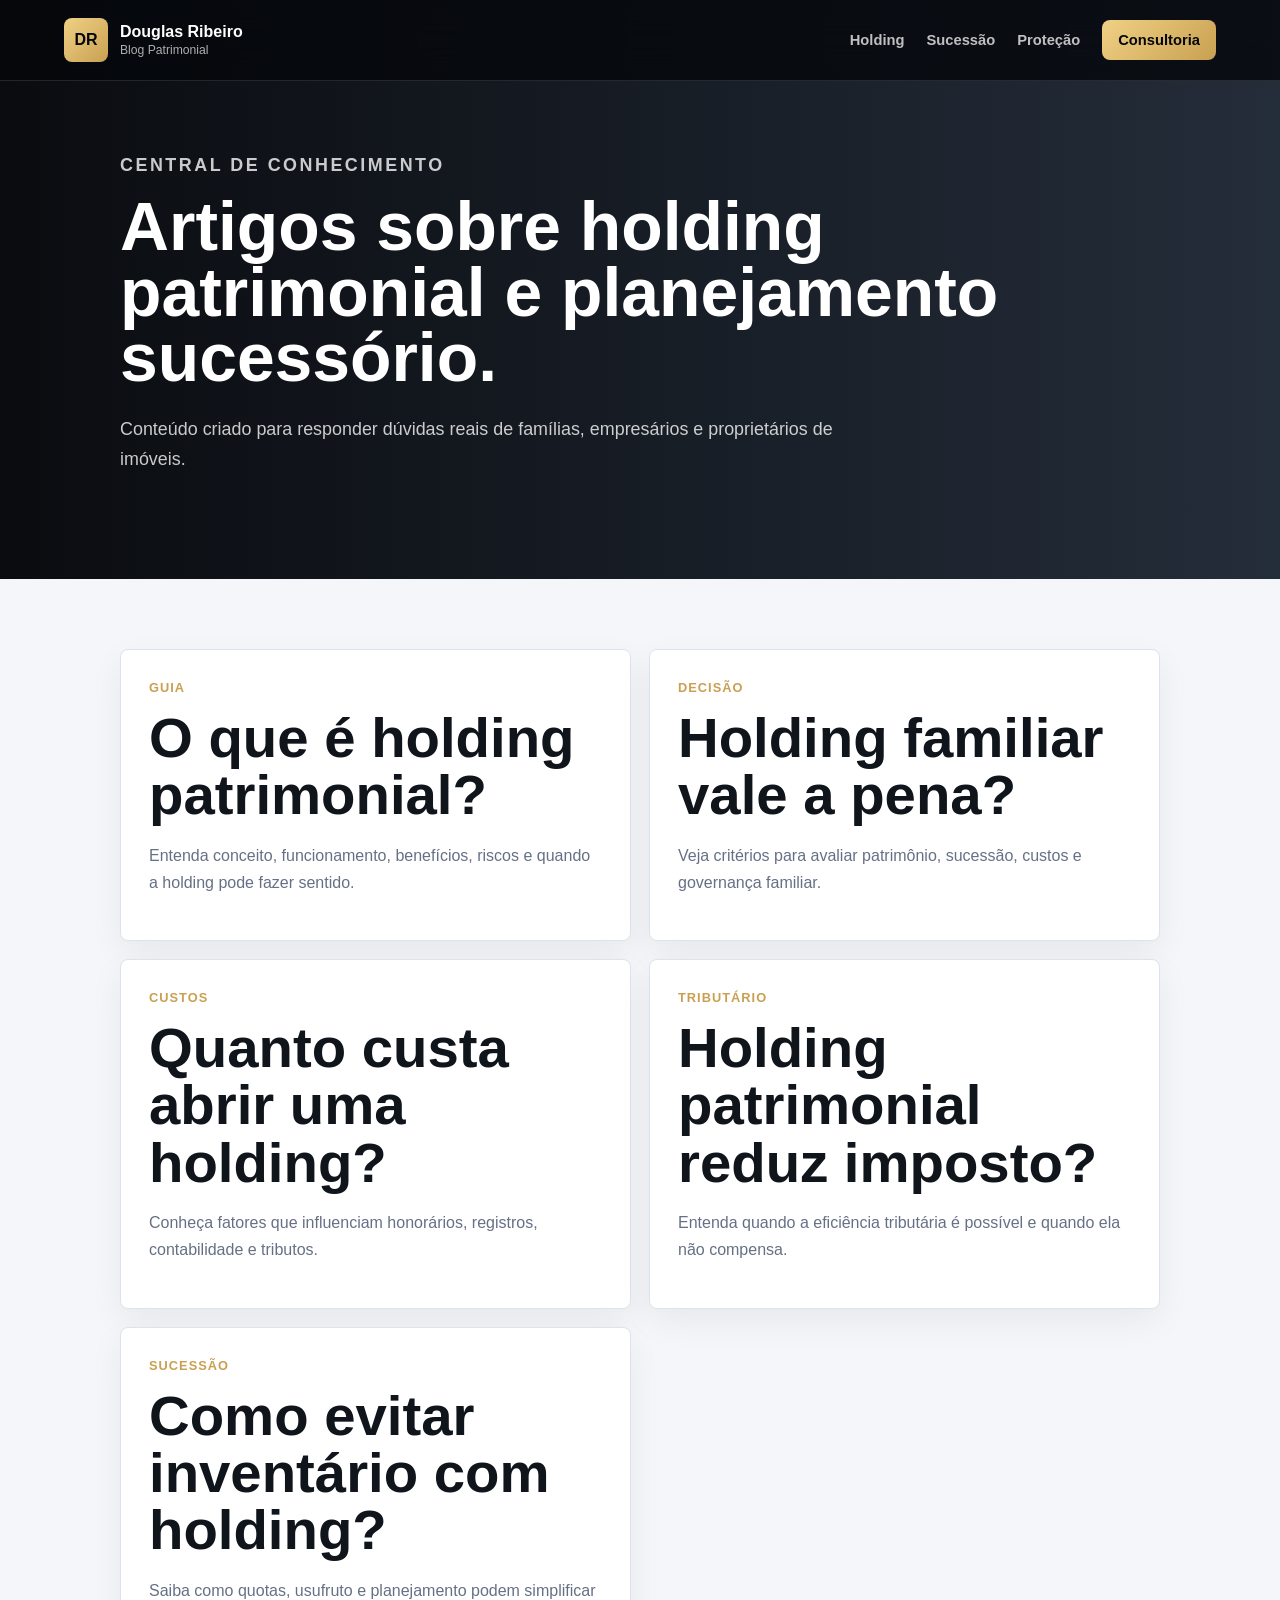
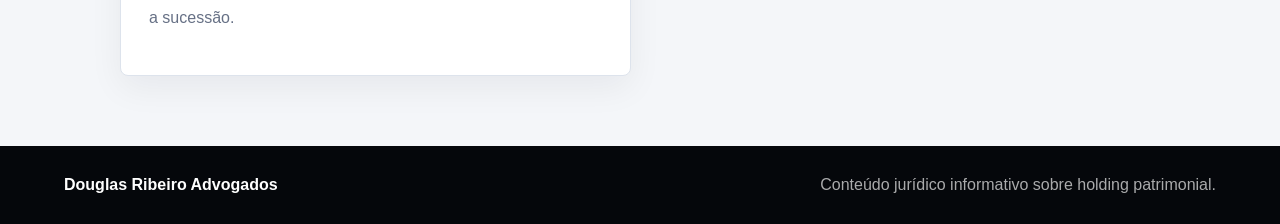
==== blog/index.html @ bc0b1b78 "Adiciona estrutura SEO e blog de holding patrimonial" ====
<!DOCTYPE html>
<html lang="pt-BR">
<head>
  <meta charset="UTF-8"><meta name="viewport" content="width=device-width, initial-scale=1.0">
  <title>Blog sobre Holding Patrimonial, Sucessão e Proteção de Bens</title>
  <meta name="description" content="Artigos sobre holding patrimonial, holding familiar, planejamento sucessório, proteção patrimonial e economia tributária.">
  <link rel="canonical" href="https://mlapuma.github.io/douglas-ribeiro-landing/blog/"><link rel="stylesheet" href="../styles.css">
</head>
<body>
  <header class="site-header"><a class="brand" href="../"><span class="brand-mark">DR</span><span><strong>Douglas Ribeiro</strong><small>Blog Patrimonial</small></span></a><nav class="site-nav"><a href="../holding-patrimonial/">Holding</a><a href="../planejamento-sucessorio/">Sucessão</a><a href="../protecao-patrimonial/">Proteção</a><a class="nav-cta whatsapp-link" href="#contato">Consultoria</a></nav></header>
  <main>
    <section class="page-hero"><div class="inner"><p class="eyebrow">Central de conhecimento</p><h1>Artigos sobre holding patrimonial e planejamento sucessório.</h1><p>Conteúdo criado para responder dúvidas reais de famílias, empresários e proprietários de imóveis.</p></div></section>
    <section class="blog-list">
      <a href="o-que-e-holding-patrimonial/"><span>Guia</span><h2>O que é holding patrimonial?</h2><p>Entenda conceito, funcionamento, benefícios, riscos e quando a holding pode fazer sentido.</p></a>
      <a href="holding-familiar-vale-a-pena/"><span>Decisão</span><h2>Holding familiar vale a pena?</h2><p>Veja critérios para avaliar patrimônio, sucessão, custos e governança familiar.</p></a>
      <a href="quanto-custa-abrir-holding/"><span>Custos</span><h2>Quanto custa abrir uma holding?</h2><p>Conheça fatores que influenciam honorários, registros, contabilidade e tributos.</p></a>
      <a href="holding-reduz-imposto/"><span>Tributário</span><h2>Holding patrimonial reduz imposto?</h2><p>Entenda quando a eficiência tributária é possível e quando ela não compensa.</p></a>
      <a href="como-evitar-inventario-com-holding/"><span>Sucessão</span><h2>Como evitar inventário com holding?</h2><p>Saiba como quotas, usufruto e planejamento podem simplificar a sucessão.</p></a>
    </section>
  </main>
  <footer class="site-footer"><p>Douglas Ribeiro Advogados</p><span id="contato">Conteúdo jurídico informativo sobre holding patrimonial.</span></footer><script src="../script.js"></script>
</body>
</html>
---- styles.css ----
:root {
  --black: #05070b;
  --navy: #07111f;
  --navy-2: #0e1d32;
  --graphite: #1a1f29;
  --ink: #10141b;
  --muted: #667085;
  --line: #dde3ec;
  --paper: #f4f6f9;
  --white: #ffffff;
  --gold: #c9a052;
  --gold-2: #f0d184;
  --green: #1f8f5f;
  --shadow: 0 28px 80px rgba(5, 12, 24, 0.22);
}

* {
  box-sizing: border-box;
}

html {
  scroll-behavior: smooth;
}

body {
  margin: 0;
  overflow-x: hidden;
  color: var(--ink);
  background: var(--paper);
  font-family: Inter, Arial, Helvetica, sans-serif;
}

body.menu-open {
  overflow: hidden;
}

a {
  color: inherit;
  text-decoration: none;
}

img {
  display: block;
  width: 100%;
}

button,
input,
select,
textarea {
  font: inherit;
}

button,
a {
  -webkit-tap-highlight-color: transparent;
}

h1,
h2,
h3,
p {
  margin-top: 0;
  overflow-wrap: break-word;
}

.site-header {
  position: fixed;
  inset: 0 0 auto;
  z-index: 30;
  display: flex;
  align-items: center;
  justify-content: space-between;
  gap: 24px;
  padding: 18px clamp(18px, 5vw, 72px);
  color: var(--white);
  background: rgba(5, 7, 11, 0.78);
  border-bottom: 1px solid rgba(255, 255, 255, 0.12);
  backdrop-filter: blur(18px);
}

.brand {
  display: inline-flex;
  align-items: center;
  gap: 12px;
  min-width: 0;
}

.brand-mark {
  display: grid;
  place-items: center;
  width: 44px;
  height: 44px;
  color: var(--black);
  background: linear-gradient(135deg, var(--gold-2), var(--gold));
  border-radius: 8px;
  font-weight: 900;
}

.brand strong,
.brand small {
  display: block;
  line-height: 1.08;
}

.brand small {
  margin-top: 4px;
  color: rgba(255, 255, 255, 0.68);
  font-size: 0.76rem;
}

.site-nav {
  display: flex;
  align-items: center;
  gap: 22px;
  color: rgba(255, 255, 255, 0.74);
  font-size: 0.92rem;
  font-weight: 800;
}

.site-nav a:hover,
.site-nav a:focus-visible {
  color: var(--white);
}

.nav-cta {
  padding: 12px 16px;
  color: var(--black) !important;
  background: linear-gradient(135deg, var(--gold-2), var(--gold));
  border-radius: 8px;
}

.nav-toggle {
  display: none;
  width: 44px;
  height: 44px;
  padding: 0;
  background: transparent;
  border: 1px solid rgba(255, 255, 255, 0.24);
  border-radius: 8px;
}

.nav-toggle span {
  display: block;
  width: 20px;
  height: 2px;
  margin: 5px auto;
  background: var(--white);
}

.hero {
  position: relative;
  min-height: 96vh;
  display: grid;
  align-items: center;
  overflow: hidden;
  color: var(--white);
  background: var(--black);
}

.hero-media,
.hero-shade {
  position: absolute;
  inset: 0;
}

.hero-media {
  background: url("/douglas-ribeiro-landing/assets/holding-hero.png") center right / cover no-repeat;
  transform: scale(1.02);
}

.hero-shade {
  background:
    linear-gradient(90deg, rgba(5, 7, 11, 0.98) 0%, rgba(7, 17, 31, 0.9) 38%, rgba(7, 17, 31, 0.26) 72%),
    linear-gradient(0deg, rgba(5, 7, 11, 0.76) 0%, transparent 44%);
}

.hero-content {
  position: relative;
  z-index: 1;
  width: min(1180px, calc(100% - 36px));
  margin: 0 auto;
  padding: 132px 0 72px;
}

.eyebrow {
  margin-bottom: 14px;
  color: var(--gold-2);
  font-size: 0.78rem;
  font-weight: 900;
  letter-spacing: 0.14em;
  text-transform: uppercase;
}

h1 {
  max-width: 800px;
  margin-bottom: 24px;
  font-size: clamp(2.7rem, 6.2vw, 6.2rem);
  line-height: 0.96;
  letter-spacing: 0;
}

h2 {
  margin-bottom: 18px;
  font-size: clamp(2rem, 4.4vw, 4.45rem);
  line-height: 1.02;
  letter-spacing: 0;
}

h3 {
  margin-bottom: 10px;
  font-size: 1.18rem;
}

.hero-copy {
  max-width: 680px;
  margin-bottom: 32px;
  color: rgba(255, 255, 255, 0.82);
  font-size: clamp(1.03rem, 1.8vw, 1.24rem);
  line-height: 1.7;
}

.hero-actions,
.trust-row,
.authority-grid,
.mini-metrics {
  display: flex;
  flex-wrap: wrap;
  gap: 12px;
}

.button {
  display: inline-flex;
  align-items: center;
  justify-content: center;
  min-height: 52px;
  padding: 0 20px;
  border: 1px solid transparent;
  border-radius: 8px;
  cursor: pointer;
  font-weight: 900;
}

.button.primary {
  color: var(--black);
  background: linear-gradient(135deg, var(--gold-2), var(--gold));
  box-shadow: 0 18px 44px rgba(201, 160, 82, 0.28);
}

.button.secondary {
  color: var(--white);
  border-color: rgba(255, 255, 255, 0.26);
  background: rgba(255, 255, 255, 0.08);
}

.button.large {
  width: 100%;
  min-height: 58px;
}

.trust-row {
  max-width: 930px;
  margin-top: 58px;
}

.trust-row span {
  padding: 13px 16px;
  color: rgba(255, 255, 255, 0.88);
  background: rgba(255, 255, 255, 0.08);
  border: 1px solid rgba(255, 255, 255, 0.16);
  border-radius: 8px;
  font-weight: 800;
}

.signal-bar {
  display: grid;
  grid-template-columns: repeat(3, minmax(0, 1fr));
  background: var(--white);
  border-bottom: 1px solid var(--line);
}

.signal-bar article {
  min-height: 150px;
  padding: 34px clamp(18px, 4vw, 56px);
  border-right: 1px solid var(--line);
}

.signal-bar strong {
  display: block;
  margin-bottom: 12px;
  color: var(--gold);
  font-size: 2.1rem;
  font-weight: 900;
}

.signal-bar p {
  max-width: 410px;
  margin-bottom: 0;
  color: var(--graphite);
  font-size: 1.05rem;
  font-weight: 800;
  line-height: 1.42;
}

.section {
  width: min(1180px, calc(100% - 36px));
  margin: 0 auto;
  padding: clamp(70px, 10vw, 124px) 0;
}

.split,
.visual-proof,
.final-cta {
  display: grid;
  grid-template-columns: 1.05fr 0.95fr;
  gap: clamp(28px, 6vw, 72px);
  align-items: center;
}

.section-copy p,
.proof-copy p,
.benefit-card p,
.process-line p,
.authority-grid p,
.faq-list p,
.article-grid p,
.final-cta p {
  color: var(--muted);
  line-height: 1.75;
}

.insight-panel {
  padding: clamp(30px, 5vw, 54px);
  color: var(--white);
  background:
    linear-gradient(145deg, rgba(7, 17, 31, 0.96), rgba(14, 29, 50, 0.96)),
    radial-gradient(circle at top right, rgba(201, 160, 82, 0.28), transparent 34%);
  border: 1px solid rgba(201, 160, 82, 0.28);
  border-radius: 8px;
  box-shadow: var(--shadow);
}

.panel-label {
  display: inline-flex;
  margin-bottom: 24px;
  padding: 9px 12px;
  color: var(--black);
  background: var(--gold);
  border-radius: 8px;
  font-size: 0.8rem;
  font-weight: 900;
  text-transform: uppercase;
}

.insight-panel h3 {
  font-size: clamp(1.5rem, 3vw, 2.5rem);
  line-height: 1.12;
}

.text-link {
  display: inline-flex;
  margin-top: 18px;
  color: var(--gold-2);
  font-weight: 900;
}

.section-heading {
  display: grid;
  grid-template-columns: 0.8fr 1.2fr;
  gap: 42px;
  align-items: end;
  margin-bottom: 38px;
}

.section-heading.compact {
  display: block;
  max-width: 760px;
}

.benefit-grid {
  display: grid;
  grid-template-columns: repeat(3, minmax(0, 1fr));
  gap: 18px;
}

.benefit-card,
.process-line article,
.authority-grid article,
.article-grid article {
  border: 1px solid var(--line);
  border-radius: 8px;
  background: var(--white);
  box-shadow: 0 12px 34px rgba(7, 17, 31, 0.06);
}

.benefit-card {
  min-height: 285px;
  padding: 28px;
}

.benefit-card span,
.process-line span {
  display: inline-grid;
  place-items: center;
  width: 48px;
  height: 48px;
  margin-bottom: 24px;
  color: var(--black);
  background: var(--gold);
  border-radius: 8px;
  font-weight: 900;
}

.benefit-card.featured {
  color: var(--white);
  background: var(--navy);
  border-color: var(--navy);
}

.benefit-card.featured p {
  color: rgba(255, 255, 255, 0.75);
}

.visual-proof {
  width: 100%;
  max-width: none;
  padding-inline: clamp(18px, 5vw, 72px);
  color: var(--white);
  background: var(--black);
}

.image-frame {
  overflow: hidden;
  border-radius: 8px;
  box-shadow: var(--shadow);
}

.image-frame img {
  aspect-ratio: 16 / 10;
  object-fit: cover;
}

.proof-copy {
  max-width: 620px;
}

.proof-copy h2 {
  color: var(--white);
}

.proof-copy p {
  color: rgba(255, 255, 255, 0.72);
}

.mini-metrics {
  margin-top: 28px;
}

.mini-metrics article {
  min-width: 180px;
  padding: 22px;
  border: 1px solid rgba(255, 255, 255, 0.14);
  border-radius: 8px;
  background: rgba(255, 255, 255, 0.06);
}

.mini-metrics strong {
  display: block;
  color: var(--gold-2);
  font-size: 2.2rem;
  font-weight: 900;
}

.mini-metrics span {
  color: rgba(255, 255, 255, 0.72);
}

.process-line {
  display: grid;
  grid-template-columns: repeat(5, minmax(0, 1fr));
  gap: 14px;
}

.process-line article {
  min-height: 280px;
  padding: 24px;
}

.authority {
  color: var(--white);
  width: 100%;
  max-width: none;
  padding-inline: clamp(18px, 5vw, 72px);
  background:
    linear-gradient(rgba(7, 17, 31, 0.92), rgba(7, 17, 31, 0.92)),
    url("/douglas-ribeiro-landing/assets/holding-hero.png") center / cover no-repeat fixed;
}

.authority > div {
  width: min(1180px, 100%);
  margin-inline: auto;
}

.authority h2 {
  max-width: 880px;
}

.authority-grid {
  margin-top: 30px;
}

.authority-grid article {
  flex: 1 1 260px;
  padding: 26px;
  color: var(--white);
  background: rgba(255, 255, 255, 0.08);
  border-color: rgba(255, 255, 255, 0.14);
}

.authority-grid p {
  color: rgba(255, 255, 255, 0.72);
}

.faq-list {
  display: grid;
  gap: 12px;
}

details {
  border: 1px solid var(--line);
  border-radius: 8px;
  background: var(--white);
}

summary {
  cursor: pointer;
  padding: 22px 24px;
  color: var(--graphite);
  font-weight: 900;
  list-style: none;
}

summary::-webkit-details-marker {
  display: none;
}

details p {
  margin: 0;
  padding: 0 24px 24px;
}

.article-grid {
  display: grid;
  grid-template-columns: repeat(3, minmax(0, 1fr));
  gap: 18px;
}

.article-grid article {
  min-height: 245px;
  padding: 28px;
}

.article-grid span {
  display: inline-flex;
  margin-bottom: 18px;
  padding: 8px 11px;
  color: var(--black);
  background: rgba(201, 160, 82, 0.24);
  border-radius: 8px;
  font-size: 0.78rem;
  font-weight: 900;
  text-transform: uppercase;
}

.final-cta {
  width: min(1180px, calc(100% - 36px));
  margin: 0 auto clamp(50px, 8vw, 90px);
  padding: clamp(32px, 6vw, 72px);
  color: var(--white);
  background: linear-gradient(135deg, var(--black), var(--navy-2));
  border-radius: 8px;
  box-shadow: var(--shadow);
}

.cta-copy p {
  color: rgba(255, 255, 255, 0.74);
}

.lead-form {
  display: grid;
  gap: 12px;
  padding: 24px;
  background: rgba(255, 255, 255, 0.08);
  border: 1px solid rgba(255, 255, 255, 0.14);
  border-radius: 8px;
}

.lead-form label {
  color: rgba(255, 255, 255, 0.74);
  font-size: 0.86rem;
  font-weight: 800;
}

.lead-form input,
.lead-form select,
.lead-form textarea {
  width: 100%;
  min-height: 48px;
  padding: 12px 14px;
  color: var(--white);
  background: rgba(255, 255, 255, 0.1);
  border: 1px solid rgba(255, 255, 255, 0.2);
  border-radius: 8px;
  outline: none;
}

.lead-form textarea {
  resize: vertical;
}

.lead-form input::placeholder,
.lead-form textarea::placeholder {
  color: rgba(255, 255, 255, 0.48);
}

.floating-whatsapp {
  position: fixed;
  right: 18px;
  bottom: 18px;
  z-index: 25;
  display: grid;
  place-items: center;
  width: 58px;
  height: 58px;
  color: var(--white);
  background: var(--green);
  border-radius: 50%;
  box-shadow: 0 16px 42px rgba(31, 143, 95, 0.38);
  font-weight: 900;
}

.site-footer {
  display: flex;
  justify-content: space-between;
  gap: 18px;
  padding: 30px clamp(18px, 5vw, 72px);
  color: rgba(255, 255, 255, 0.66);
  background: var(--black);
}

.site-footer p {
  margin-bottom: 0;
  color: var(--white);
  font-weight: 900;
}

.page-hero {
  position: relative;
  padding: 150px 0 86px;
  color: var(--white);
  background:
    linear-gradient(90deg, rgba(5, 7, 11, 0.98), rgba(7, 17, 31, 0.88)),
    url("/douglas-ribeiro-landing/assets/holding-hero.png") center right / cover no-repeat;
}

.page-hero .inner,
.content-layout,
.blog-list {
  width: min(1040px, calc(100% - 36px));
  margin: 0 auto;
}

.page-hero h1 {
  max-width: 880px;
  font-size: clamp(2.35rem, 5.3vw, 5rem);
}

.page-hero p {
  max-width: 760px;
  color: rgba(255, 255, 255, 0.78);
  font-size: 1.12rem;
  line-height: 1.7;
}

.content-layout {
  display: grid;
  grid-template-columns: minmax(0, 1fr) 320px;
  gap: 42px;
  padding: 70px 0;
}

.rich-content {
  min-width: 0;
}

.rich-content h2 {
  margin-top: 38px;
  font-size: clamp(1.75rem, 3.2vw, 2.7rem);
}

.rich-content h3 {
  margin-top: 28px;
}

.rich-content p,
.rich-content li {
  color: var(--muted);
  font-size: 1.03rem;
  line-height: 1.85;
}

.rich-content ul {
  padding-left: 22px;
}

.sidebar-card {
  position: sticky;
  top: 104px;
  padding: 24px;
  color: var(--white);
  background: linear-gradient(145deg, var(--black), var(--navy-2));
  border-radius: 8px;
  box-shadow: var(--shadow);
}

.sidebar-card p {
  color: rgba(255, 255, 255, 0.74);
  line-height: 1.65;
}

.internal-links {
  display: grid;
  gap: 10px;
  margin-top: 18px;
}

.internal-links a {
  padding: 12px;
  color: rgba(255, 255, 255, 0.86);
  border: 1px solid rgba(255, 255, 255, 0.14);
  border-radius: 8px;
}

.blog-list {
  display: grid;
  grid-template-columns: repeat(2, minmax(0, 1fr));
  gap: 18px;
  padding: 70px 0;
}

.blog-list a {
  min-height: 220px;
  padding: 28px;
  background: var(--white);
  border: 1px solid var(--line);
  border-radius: 8px;
  box-shadow: 0 12px 34px rgba(7, 17, 31, 0.06);
}

.blog-list span {
  display: inline-flex;
  margin-bottom: 14px;
  color: var(--gold);
  font-size: 0.8rem;
  font-weight: 900;
  letter-spacing: 0.08em;
  text-transform: uppercase;
}

.blog-list p {
  color: var(--muted);
  line-height: 1.7;
}

[data-reveal] {
  opacity: 0;
  transform: translateY(22px);
  transition: opacity 0.7s ease, transform 0.7s ease;
}

[data-reveal].is-visible {
  opacity: 1;
  transform: translateY(0);
}

@media (max-width: 1100px) {
  .process-line,
  .benefit-grid,
  .article-grid {
    grid-template-columns: repeat(2, minmax(0, 1fr));
  }
}

@media (max-width: 900px) {
  .nav-toggle {
    display: block;
  }

  .site-nav {
    position: fixed;
    top: 80px;
    right: 18px;
    left: 18px;
    display: none;
    flex-direction: column;
    align-items: stretch;
    padding: 18px;
    background: rgba(5, 7, 11, 0.98);
    border: 1px solid rgba(255, 255, 255, 0.14);
    border-radius: 8px;
    box-shadow: var(--shadow);
  }

  .site-nav a {
    padding: 14px;
  }

  body.menu-open .site-nav {
    display: flex;
  }

  .hero-media {
    background-position: 62% center;
  }

  .hero-shade {
    background:
      linear-gradient(90deg, rgba(5, 7, 11, 0.98), rgba(7, 17, 31, 0.84)),
      linear-gradient(0deg, rgba(5, 7, 11, 0.78), transparent 42%);
  }

  .signal-bar,
  .split,
  .visual-proof,
  .final-cta,
  .section-heading {
    grid-template-columns: 1fr;
  }

  .signal-bar article {
    border-right: 0;
    border-bottom: 1px solid var(--line);
  }

  .visual-proof {
    padding-block: 70px;
  }
}

@media (max-width: 640px) {
  .site-header {
    padding: 14px 16px;
  }

  .brand strong {
    font-size: 0.95rem;
  }

  .brand small {
    max-width: 160px;
    white-space: nowrap;
    overflow: hidden;
    text-overflow: ellipsis;
  }

  .brand-mark {
    width: 40px;
    height: 40px;
  }

  .hero {
    min-height: auto;
  }

  .hero-content,
  .section,
  .final-cta {
    width: min(100% - 28px, 1180px);
  }

  .hero-content {
    padding-top: 118px;
    padding-bottom: 46px;
  }

  h1 {
    max-width: 11ch;
    font-size: clamp(1.95rem, 9vw, 2.35rem);
    line-height: 1;
  }

  h2 {
    font-size: clamp(1.9rem, 10vw, 2.8rem);
  }

  .hero-copy {
    max-width: 34ch;
    font-size: 1rem;
  }

  .button {
    width: 100%;
  }

  .trust-row {
    margin-top: 34px;
  }

  .trust-row span,
  .benefit-card,
  .process-line article,
  .authority-grid article,
  .article-grid article,
  .lead-form {
    padding: 22px;
  }

  .benefit-grid,
  .process-line,
  .article-grid {
    grid-template-columns: 1fr;
  }

  .benefit-card,
  .process-line article,
  .article-grid article {
    min-height: auto;
  }

  .site-footer {
    display: block;
  }

  .site-footer span {
    display: block;
    margin-top: 10px;
  }

  .content-layout,
  .blog-list {
    grid-template-columns: 1fr;
  }

  .sidebar-card {
    position: static;
  }
}
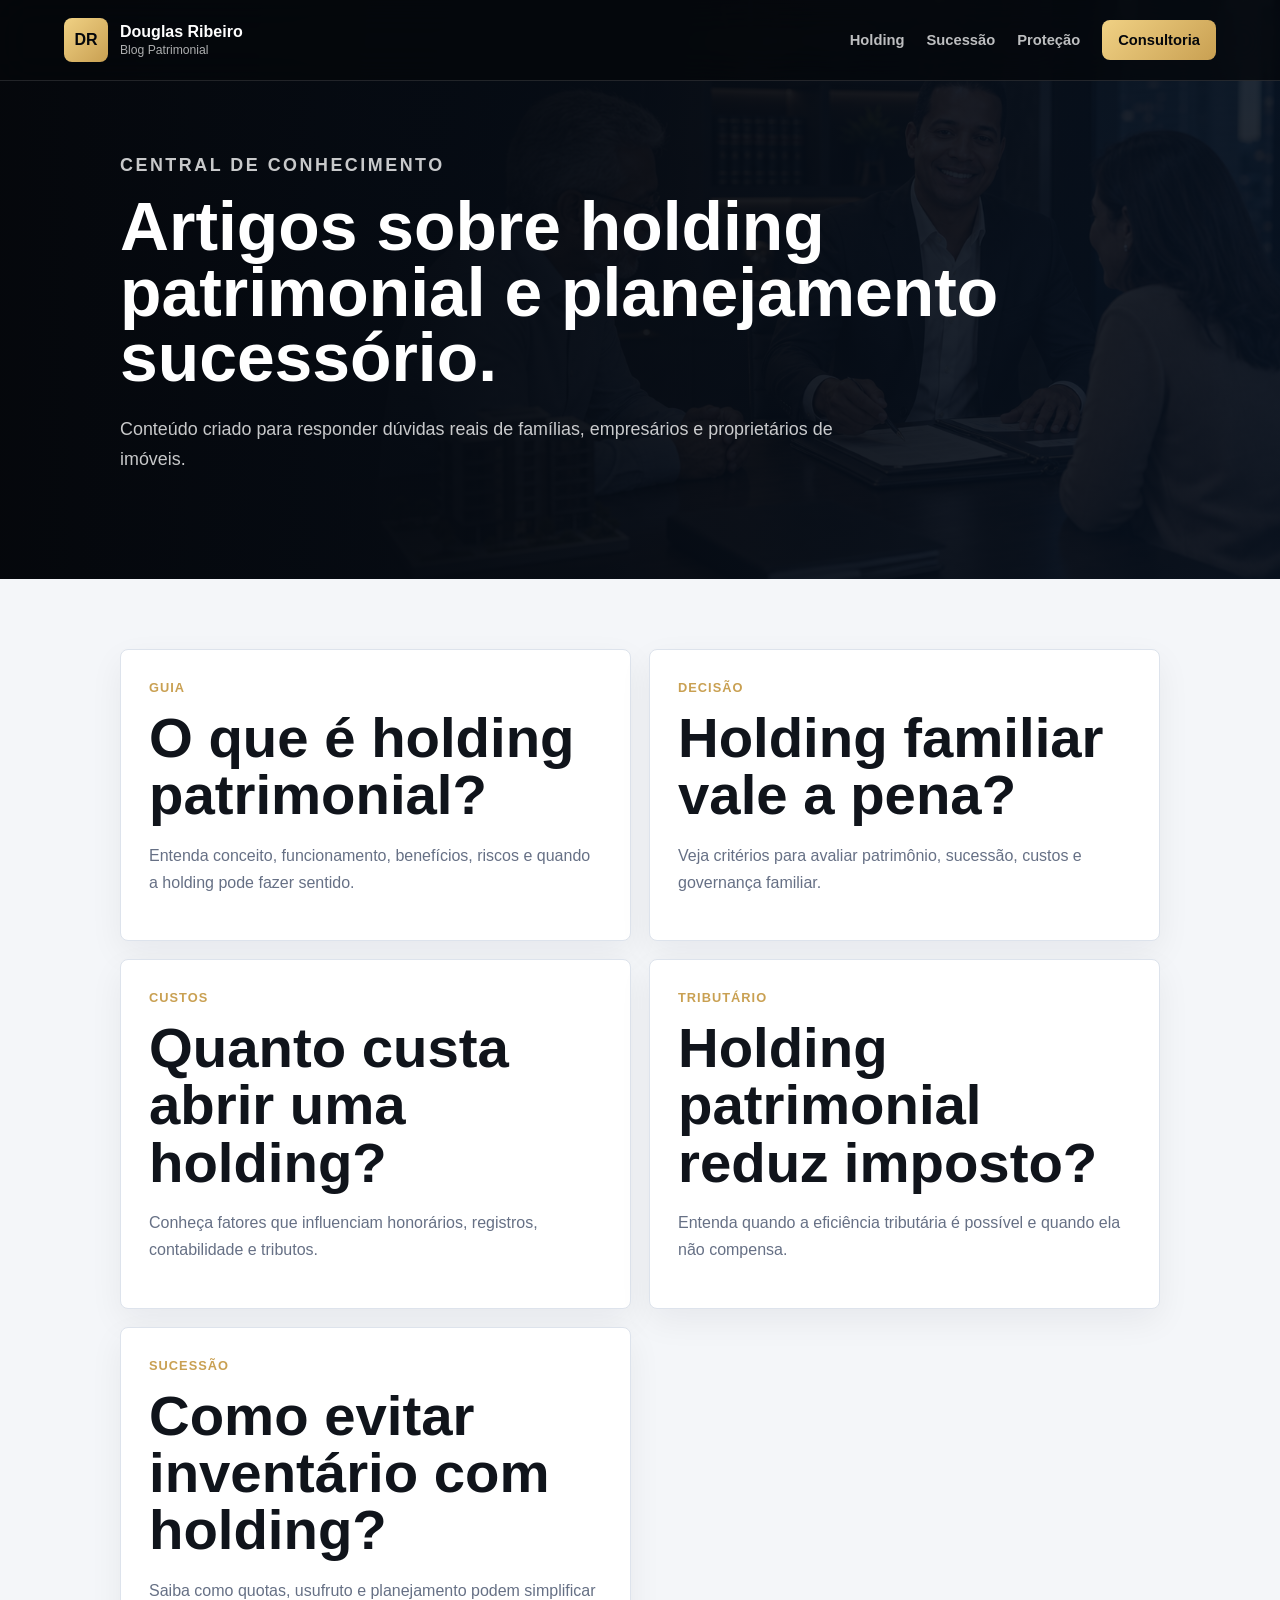
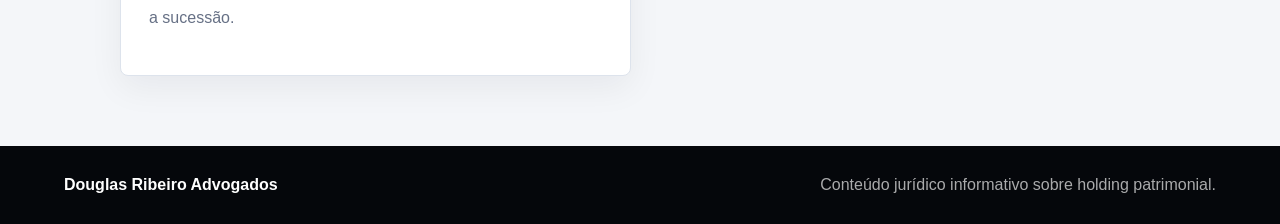
==== commit e637b2e6: "Configura dominio personalizado do site" ====
--- a/blog/index.html
+++ b/blog/index.html
@@ -4,7 +4,7 @@
   <meta charset="UTF-8"><meta name="viewport" content="width=device-width, initial-scale=1.0">
   <title>Blog sobre Holding Patrimonial, Sucessão e Proteção de Bens</title>
   <meta name="description" content="Artigos sobre holding patrimonial, holding familiar, planejamento sucessório, proteção patrimonial e economia tributária.">
-  <link rel="canonical" href="https://mlapuma.github.io/douglas-ribeiro-landing/blog/"><link rel="stylesheet" href="../styles.css">
+  <link rel="canonical" href="https://holding.acsacontabilidade.com.br/blog/"><link rel="stylesheet" href="../styles.css">
 </head>
 <body>
   <header class="site-header"><a class="brand" href="../"><span class="brand-mark">DR</span><span><strong>Douglas Ribeiro</strong><small>Blog Patrimonial</small></span></a><nav class="site-nav"><a href="../holding-patrimonial/">Holding</a><a href="../planejamento-sucessorio/">Sucessão</a><a href="../protecao-patrimonial/">Proteção</a><a class="nav-cta whatsapp-link" href="#contato">Consultoria</a></nav></header>
--- a/styles.css
+++ b/styles.css
@@ -165,14 +165,14 @@
 }
 
 .hero-media {
-  background: url("/douglas-ribeiro-landing/assets/holding-hero.png") center right / cover no-repeat;
+  background: url("assets/holding-hero.png") center right / cover no-repeat;
   transform: scale(1.02);
 }
 
 .hero-shade {
   background:
-    linear-gradient(90deg, rgba(5, 7, 11, 0.98) 0%, rgba(7, 17, 31, 0.9) 38%, rgba(7, 17, 31, 0.26) 72%),
-    linear-gradient(0deg, rgba(5, 7, 11, 0.76) 0%, transparent 44%);
+    linear-gradient(90deg, rgba(5, 7, 11, 0.98) 0%, rgba(7, 17, 31, 0.86) 36%, rgba(7, 17, 31, 0.1) 66%),
+    linear-gradient(0deg, rgba(5, 7, 11, 0.58) 0%, transparent 46%);
 }
 
 .hero-content {
@@ -493,7 +493,7 @@
   padding-inline: clamp(18px, 5vw, 72px);
   background:
     linear-gradient(rgba(7, 17, 31, 0.92), rgba(7, 17, 31, 0.92)),
-    url("/douglas-ribeiro-landing/assets/holding-hero.png") center / cover no-repeat fixed;
+    url("assets/holding-hero.png") center / cover no-repeat fixed;
 }
 
 .authority > div {
@@ -621,6 +621,11 @@
 .lead-form input::placeholder,
 .lead-form textarea::placeholder {
   color: rgba(255, 255, 255, 0.48);
+}
+
+.lead-form option {
+  color: var(--ink);
+  background: var(--white);
 }
 
 .floating-whatsapp {
@@ -660,7 +665,7 @@
   color: var(--white);
   background:
     linear-gradient(90deg, rgba(5, 7, 11, 0.98), rgba(7, 17, 31, 0.88)),
-    url("/douglas-ribeiro-landing/assets/holding-hero.png") center right / cover no-repeat;
+    url("assets/holding-hero.png") center right / cover no-repeat;
 }
 
 .page-hero .inner,
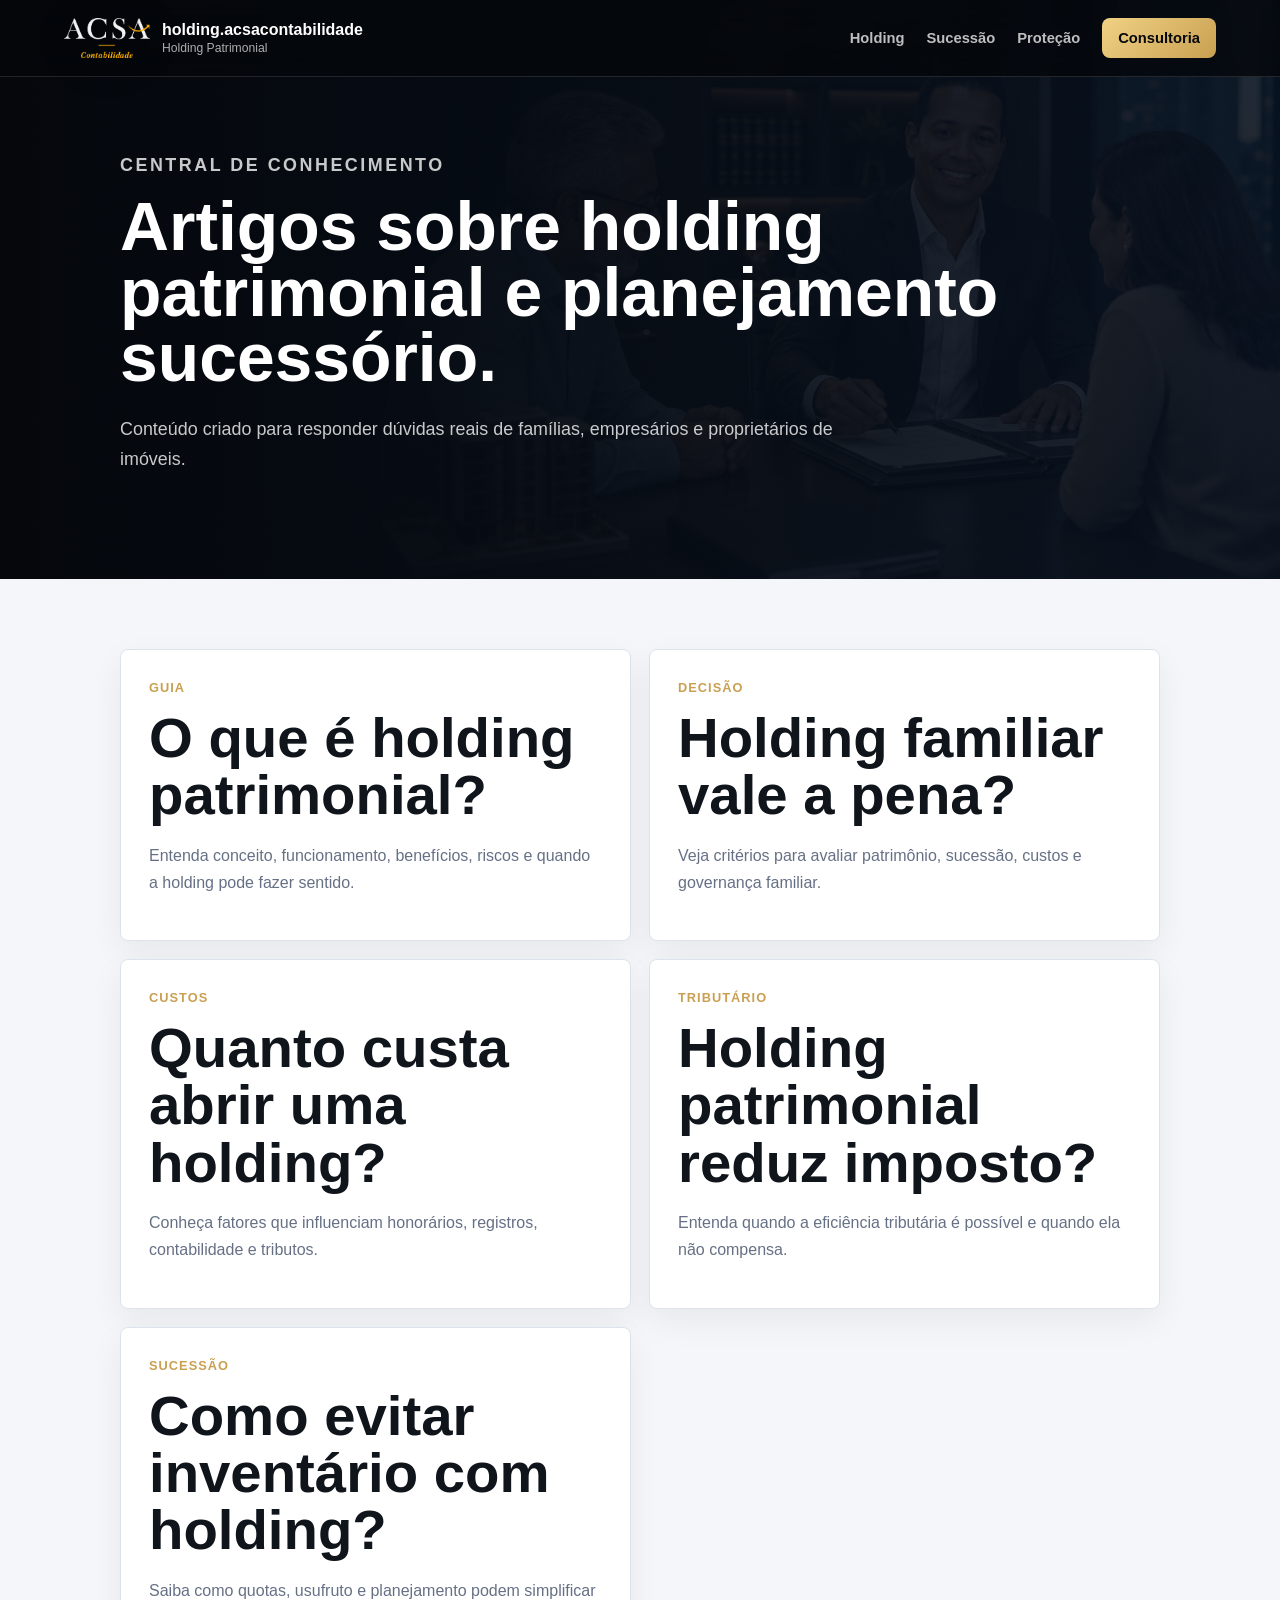
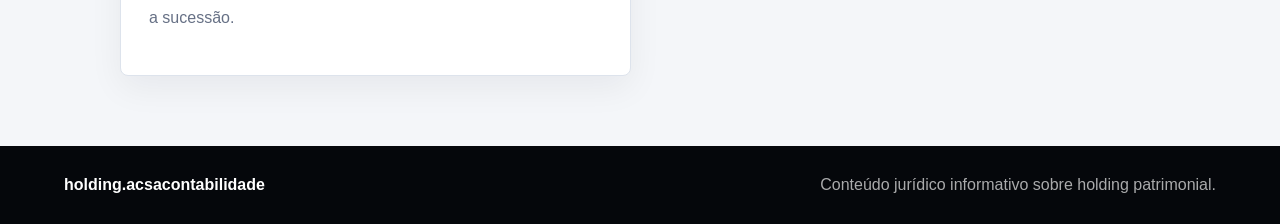
==== commit 163d3f56: "Atualiza identidade para holding acsacontabilidade" ====
--- a/blog/index.html
+++ b/blog/index.html
@@ -7,7 +7,7 @@
   <link rel="canonical" href="https://holding.acsacontabilidade.com.br/blog/"><link rel="stylesheet" href="../styles.css">
 </head>
 <body>
-  <header class="site-header"><a class="brand" href="../"><span class="brand-mark">DR</span><span><strong>Douglas Ribeiro</strong><small>Blog Patrimonial</small></span></a><nav class="site-nav"><a href="../holding-patrimonial/">Holding</a><a href="../planejamento-sucessorio/">Sucessão</a><a href="../protecao-patrimonial/">Proteção</a><a class="nav-cta whatsapp-link" href="#contato">Consultoria</a></nav></header>
+  <header class="site-header"><a class="brand" href="../"><img class="brand-logo" src="../assets/acsa-logo.png" alt="ACSA Contabilidade" width="132" height="64"><span><strong>holding.acsacontabilidade</strong><small>Holding Patrimonial</small></span></a><nav class="site-nav"><a href="../holding-patrimonial/">Holding</a><a href="../planejamento-sucessorio/">Sucessão</a><a href="../protecao-patrimonial/">Proteção</a><a class="nav-cta whatsapp-link" href="#contato">Consultoria</a></nav></header>
   <main>
     <section class="page-hero"><div class="inner"><p class="eyebrow">Central de conhecimento</p><h1>Artigos sobre holding patrimonial e planejamento sucessório.</h1><p>Conteúdo criado para responder dúvidas reais de famílias, empresários e proprietários de imóveis.</p></div></section>
     <section class="blog-list">
@@ -18,6 +18,6 @@
       <a href="como-evitar-inventario-com-holding/"><span>Sucessão</span><h2>Como evitar inventário com holding?</h2><p>Saiba como quotas, usufruto e planejamento podem simplificar a sucessão.</p></a>
     </section>
   </main>
-  <footer class="site-footer"><p>Douglas Ribeiro Advogados</p><span id="contato">Conteúdo jurídico informativo sobre holding patrimonial.</span></footer><script src="../script.js"></script>
+  <footer class="site-footer"><p>holding.acsacontabilidade</p><span id="contato">Conteúdo jurídico informativo sobre holding patrimonial.</span></footer><script src="../script.js"></script>
 </body>
 </html>
--- a/styles.css
+++ b/styles.css
@@ -86,6 +86,14 @@
   min-width: 0;
 }
 
+.brand-logo {
+  width: 86px;
+  height: auto;
+  max-height: 46px;
+  object-fit: contain;
+  filter: drop-shadow(0 8px 18px rgba(0, 0, 0, 0.28));
+}
+
 .brand-mark {
   display: grid;
   place-items: center;
@@ -868,6 +876,11 @@
     text-overflow: ellipsis;
   }
 
+  .brand-logo {
+    width: 72px;
+    max-height: 38px;
+  }
+
   .brand-mark {
     width: 40px;
     height: 40px;
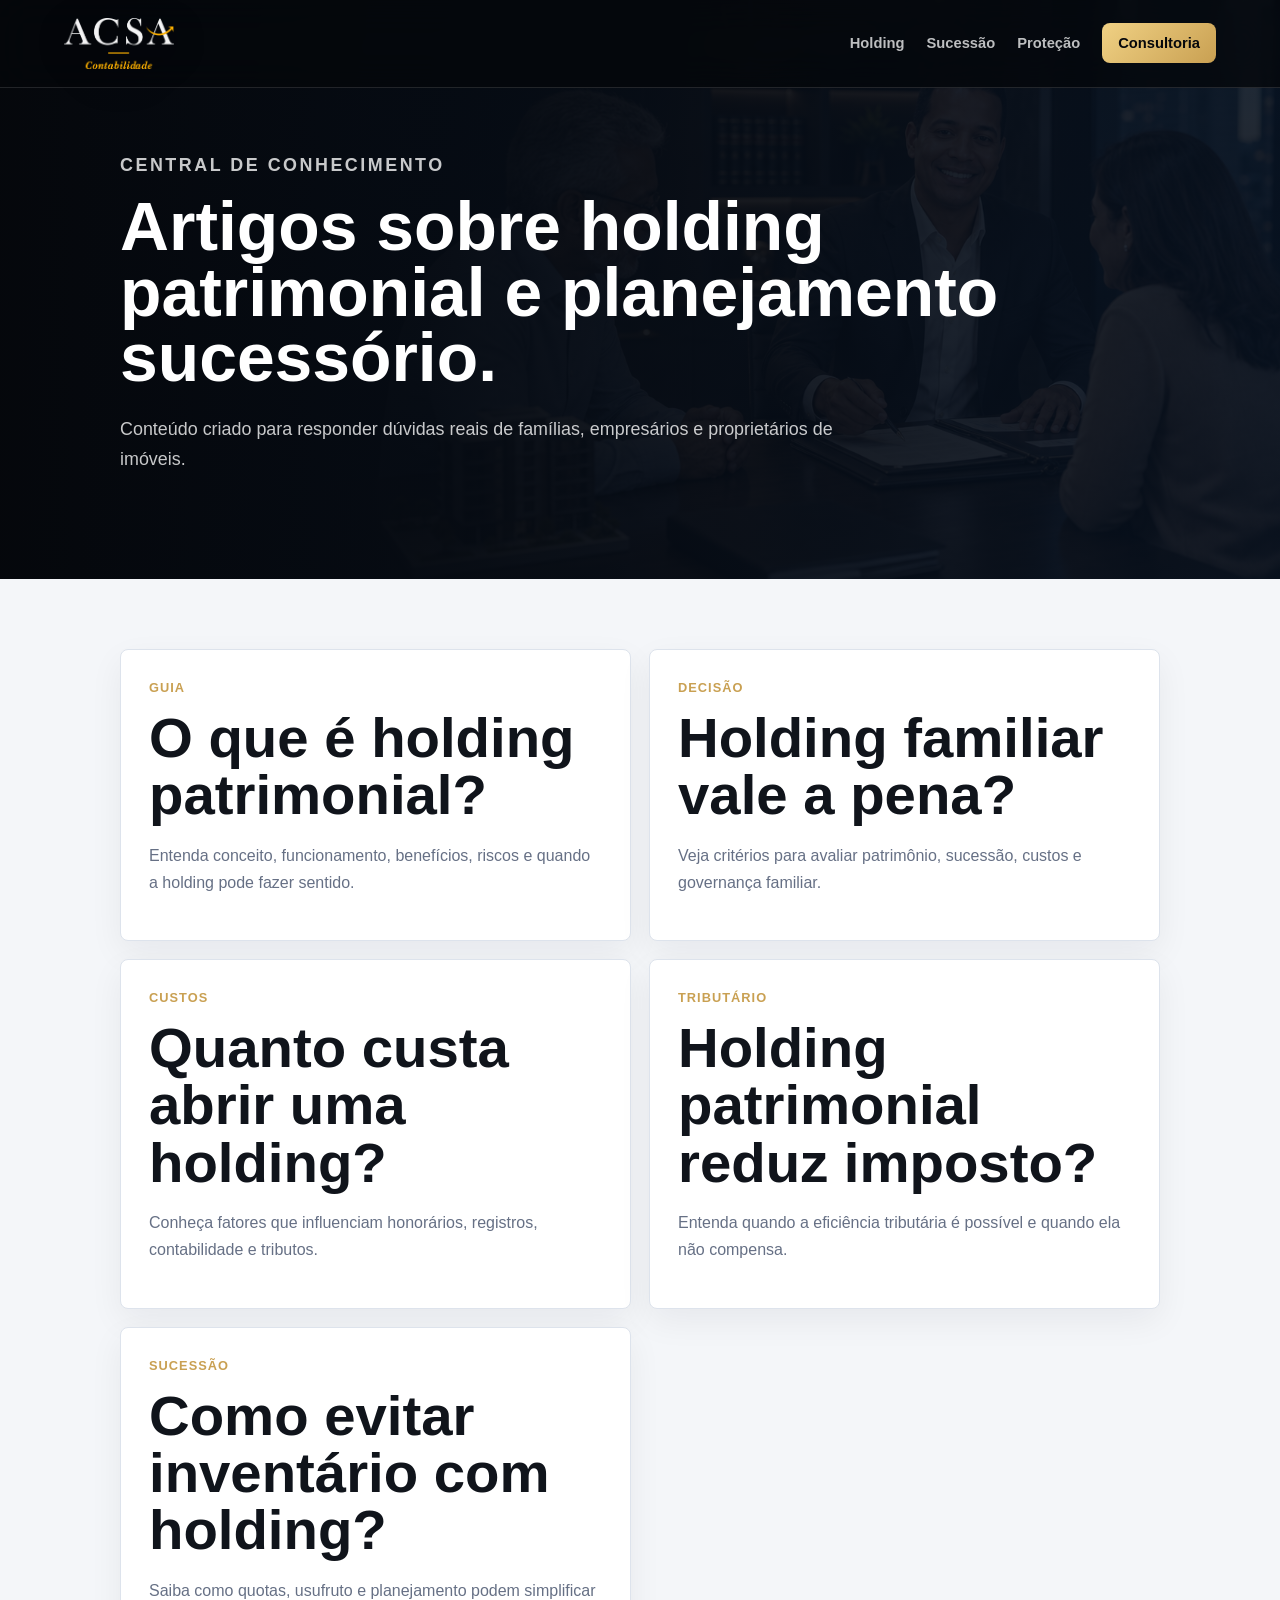
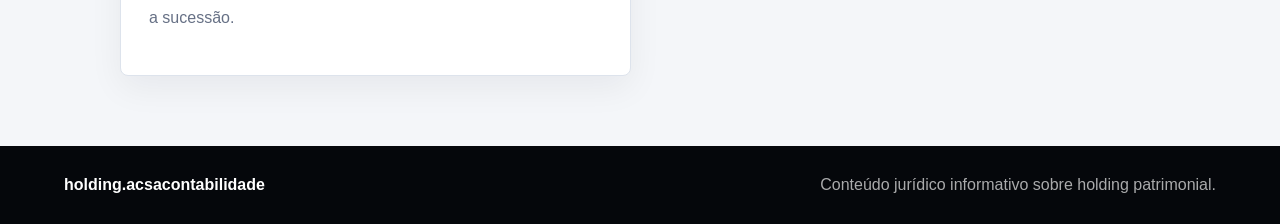
==== commit cc92e87c: "Remove texto ao lado da logo" ====
--- a/blog/index.html
+++ b/blog/index.html
@@ -7,7 +7,7 @@
   <link rel="canonical" href="https://holding.acsacontabilidade.com.br/blog/"><link rel="stylesheet" href="../styles.css">
 </head>
 <body>
-  <header class="site-header"><a class="brand" href="../"><img class="brand-logo" src="../assets/acsa-logo.png" alt="ACSA Contabilidade" width="132" height="64"><span><strong>holding.acsacontabilidade</strong><small>Holding Patrimonial</small></span></a><nav class="site-nav"><a href="../holding-patrimonial/">Holding</a><a href="../planejamento-sucessorio/">Sucessão</a><a href="../protecao-patrimonial/">Proteção</a><a class="nav-cta whatsapp-link" href="#contato">Consultoria</a></nav></header>
+  <header class="site-header"><a class="brand" href="../"><img class="brand-logo" src="../assets/acsa-logo.png" alt="ACSA Contabilidade" width="132" height="64"></a><nav class="site-nav"><a href="../holding-patrimonial/">Holding</a><a href="../planejamento-sucessorio/">Sucessão</a><a href="../protecao-patrimonial/">Proteção</a><a class="nav-cta whatsapp-link" href="#contato">Consultoria</a></nav></header>
   <main>
     <section class="page-hero"><div class="inner"><p class="eyebrow">Central de conhecimento</p><h1>Artigos sobre holding patrimonial e planejamento sucessório.</h1><p>Conteúdo criado para responder dúvidas reais de famílias, empresários e proprietários de imóveis.</p></div></section>
     <section class="blog-list">
--- a/styles.css
+++ b/styles.css
@@ -87,9 +87,9 @@
 }
 
 .brand-logo {
-  width: 86px;
+  width: 110px;
   height: auto;
-  max-height: 46px;
+  max-height: 54px;
   object-fit: contain;
   filter: drop-shadow(0 8px 18px rgba(0, 0, 0, 0.28));
 }
@@ -877,8 +877,8 @@
   }
 
   .brand-logo {
-    width: 72px;
-    max-height: 38px;
+    width: 90px;
+    max-height: 46px;
   }
 
   .brand-mark {
